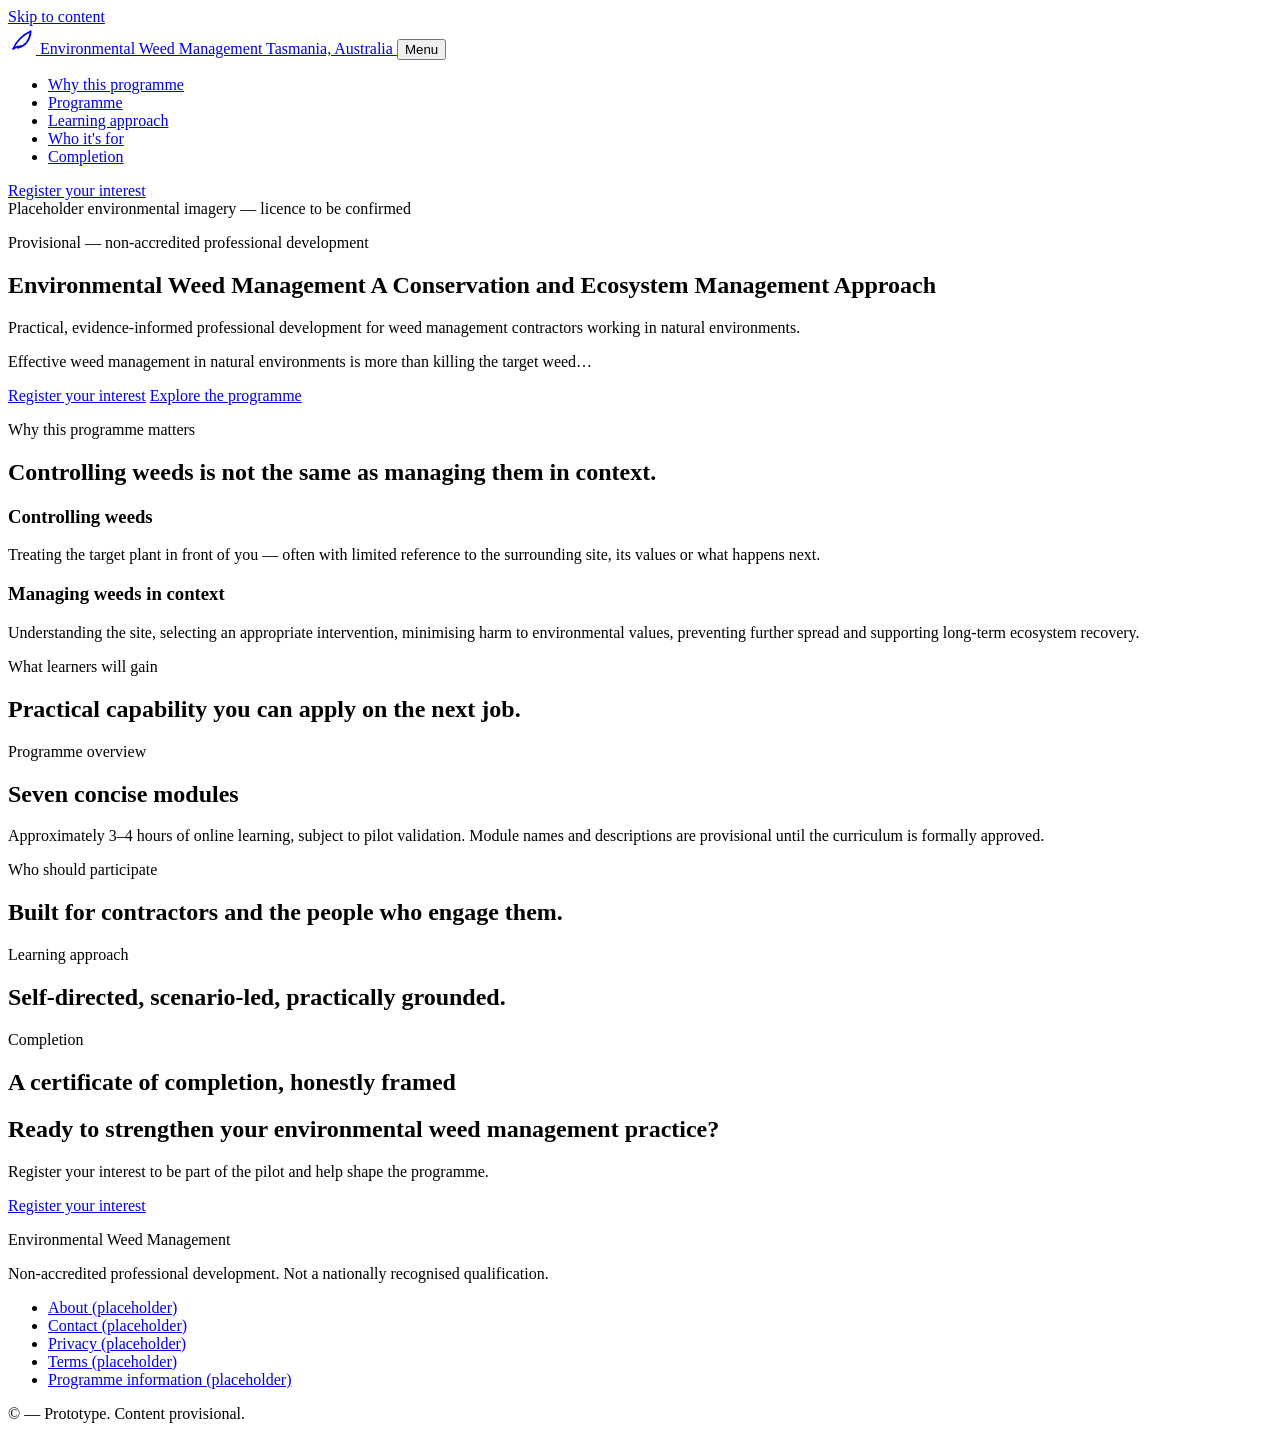
==== index.html @ 4dbb09dc "Create index.html for Environmental Weed Management This HTML file serves as the main structure for " ====
<!doctype html>
<html lang="en-AU">
  <head>
    <meta charset="utf-8" />
    <meta name="viewport" content="width=device-width, initial-scale=1" />
    <title>Environmental Weed Management — Professional Development for Contractors</title>
    <meta
      name="description"
      content="Non-accredited professional development for weed management contractors in Tasmania: ecological context, environmental risk, hygiene, restoration and follow-up."
    />
    <meta name="theme-color" content="#1f3a2e" />
    <link rel="stylesheet" href="css/tokens.css" />
    <link rel="stylesheet" href="css/base.css" />
    <link rel="stylesheet" href="css/components.css" />
    <link rel="stylesheet" href="css/pages/landing.css" />
    <script type="module" src="js/landing.js" defer></script>
  </head>
  <body>
    <a class="skip-link" href="#main">Skip to content</a>

    <header class="site-header" role="banner">
      <div class="container header-inner">
        <a class="brand" href="index.html" aria-label="Environmental Weed Management home">
          <span class="brand-mark" aria-hidden="true">
            <svg viewBox="0 0 32 32" width="28" height="28" role="img" aria-hidden="true" focusable="false">
              <path d="M6 26c4-9 9-15 20-20-1 11-7 17-15 19" fill="none" stroke="currentColor" stroke-width="2" stroke-linecap="round" stroke-linejoin="round"/>
              <path d="M6 26c3-2 6-3 9-3" fill="none" stroke="currentColor" stroke-width="2" stroke-linecap="round"/>
            </svg>
          </span>
          <span class="brand-text">
            <span class="brand-title" data-bind="programme-title">Environmental Weed Management</span>
            <span class="brand-sub" data-bind="programme-location">Tasmania, Australia</span>
          </span>
        </a>

        <button class="nav-toggle" type="button" aria-expanded="false" aria-controls="primary-nav">
          <span class="nav-toggle-label">Menu</span>
        </button>

        <nav id="primary-nav" class="primary-nav" aria-label="Primary">
          <ul>
            <li><a href="#why">Why this programme</a></li>
            <li><a href="#programme">Programme</a></li>
            <li><a href="#approach">Learning approach</a></li>
            <li><a href="#who">Who it's for</a></li>
            <li><a href="#completion">Completion</a></li>
          </ul>
          <a class="btn btn-primary btn-sm" href="register.html" data-bind-href="cta-primary">Register your interest</a>
        </nav>
      </div>
    </header>

    <main id="main">
      <!-- HERO -->
      <section class="hero" aria-labelledby="hero-title">
        <div class="hero-media" aria-hidden="true">
          <!-- Placeholder environmental image — licence to be confirmed before public deployment. -->
          <div class="hero-image-placeholder">
            <span>Placeholder environmental imagery — licence to be confirmed</span>
          </div>
        </div>
        <div class="container hero-inner">
          <p class="eyebrow" data-bind="programme-status">Provisional — non-accredited professional development</p>
          <h1 id="hero-title">
            <span data-bind="programme-title">Environmental Weed Management</span>
            <span class="hero-subtitle" data-bind="programme-subtitle">A Conservation and Ecosystem Management Approach</span>
          </h1>
          <p class="hero-value" data-bind="programme-valueLine">
            Practical, evidence-informed professional development for weed management contractors working in natural environments.
          </p>
          <p class="hero-desc" data-bind="programme-description">
            Effective weed management in natural environments is more than killing the target weed…
          </p>
          <div class="hero-ctas">
            <a class="btn btn-primary" href="register.html" data-bind-href="cta-primary" data-bind-label="cta-primary">Register your interest</a>
            <a class="btn btn-ghost" href="#programme" data-bind-href="cta-secondary" data-bind-label="cta-secondary">Explore the programme</a>
          </div>
        </div>
      </section>

      <!-- WHY -->
      <section id="why" class="section section-alt" aria-labelledby="why-title">
        <div class="container">
          <header class="section-head">
            <p class="eyebrow">Why this programme matters</p>
            <h2 id="why-title">Controlling weeds is not the same as managing them in context.</h2>
          </header>
          <div class="contrast-grid">
            <article class="contrast-card contrast-card--muted">
              <h3>Controlling weeds</h3>
              <p>Treating the target plant in front of you — often with limited reference to the surrounding site, its values or what happens next.</p>
            </article>
            <article class="contrast-card contrast-card--accent">
              <h3>Managing weeds in context</h3>
              <p>Understanding the site, selecting an appropriate intervention, minimising harm to environmental values, preventing further spread and supporting long-term ecosystem recovery.</p>
            </article>
          </div>
        </div>
      </section>

      <!-- GAINS -->
      <section id="gains" class="section" aria-labelledby="gains-title">
        <div class="container">
          <header class="section-head">
            <p class="eyebrow">What learners will gain</p>
            <h2 id="gains-title">Practical capability you can apply on the next job.</h2>
          </header>
          <ul class="card-grid" id="gains-grid" aria-label="Programme learning gains">
            <!-- populated by js/landing.js -->
          </ul>
        </div>
      </section>

      <!-- PROGRAMME -->
      <section id="programme" class="section section-alt" aria-labelledby="programme-title">
        <div class="container">
          <header class="section-head">
            <p class="eyebrow">Programme overview</p>
            <h2 id="programme-title">Seven concise modules</h2>
            <p class="section-lede">
              Approximately 3–4 hours of online learning, subject to pilot validation. Module names and descriptions are
              provisional until the curriculum is formally approved.
            </p>
          </header>
          <ol class="module-grid" id="module-grid" aria-label="Provisional module list">
            <!-- populated by js/landing.js -->
          </ol>
        </div>
      </section>

      <!-- WHO -->
      <section id="who" class="section" aria-labelledby="who-title">
        <div class="container">
          <header class="section-head">
            <p class="eyebrow">Who should participate</p>
            <h2 id="who-title">Built for contractors and the people who engage them.</h2>
          </header>
          <ul class="audience-list" id="audience-list" aria-label="Intended audience">
            <!-- populated by js/landing.js -->
          </ul>
        </div>
      </section>

      <!-- APPROACH -->
      <section id="approach" class="section section-alt" aria-labelledby="approach-title">
        <div class="container">
          <header class="section-head">
            <p class="eyebrow">Learning approach</p>
            <h2 id="approach-title">Self-directed, scenario-led, practically grounded.</h2>
          </header>
          <ol class="step-grid" id="approach-grid" aria-label="Learning approach steps">
            <!-- populated by js/landing.js -->
          </ol>
        </div>
      </section>

      <!-- COMPLETION -->
      <section id="completion" class="section" aria-labelledby="completion-title">
        <div class="container completion-block">
          <header class="section-head">
            <p class="eyebrow">Completion</p>
            <h2 id="completion-title" data-bind="completion-heading">A certificate of completion, honestly framed</h2>
          </header>
          <p class="completion-body" data-bind="completion-body"></p>
          <p class="callout callout--neutral" role="note" data-bind="completion-disclaimer"></p>
        </div>
      </section>

      <!-- FINAL CTA -->
      <section class="section section-cta" aria-labelledby="cta-title">
        <div class="container cta-block">
          <h2 id="cta-title">Ready to strengthen your environmental weed management practice?</h2>
          <p>Register your interest to be part of the pilot and help shape the programme.</p>
          <a class="btn btn-primary btn-lg" href="register.html">Register your interest</a>
        </div>
      </section>
    </main>

    <footer class="site-footer" role="contentinfo">
      <div class="container footer-inner">
        <div class="footer-brand">
          <p class="footer-title" data-bind="programme-title">Environmental Weed Management</p>
          <p class="footer-note">Non-accredited professional development. Not a nationally recognised qualification.</p>
        </div>
        <nav aria-label="Footer">
          <ul class="footer-links">
            <li><a href="#" aria-disabled="true" tabindex="-1">About (placeholder)</a></li>
            <li><a href="#" aria-disabled="true" tabindex="-1">Contact (placeholder)</a></li>
            <li><a href="#" aria-disabled="true" tabindex="-1">Privacy (placeholder)</a></li>
            <li><a href="#" aria-disabled="true" tabindex="-1">Terms (placeholder)</a></li>
            <li><a href="#" aria-disabled="true" tabindex="-1">Programme information (placeholder)</a></li>
          </ul>
        </nav>
        <p class="footer-copy">© <span id="year"></span> — Prototype. Content provisional.</p>
      </div>
    </footer>
  </body>
</html>
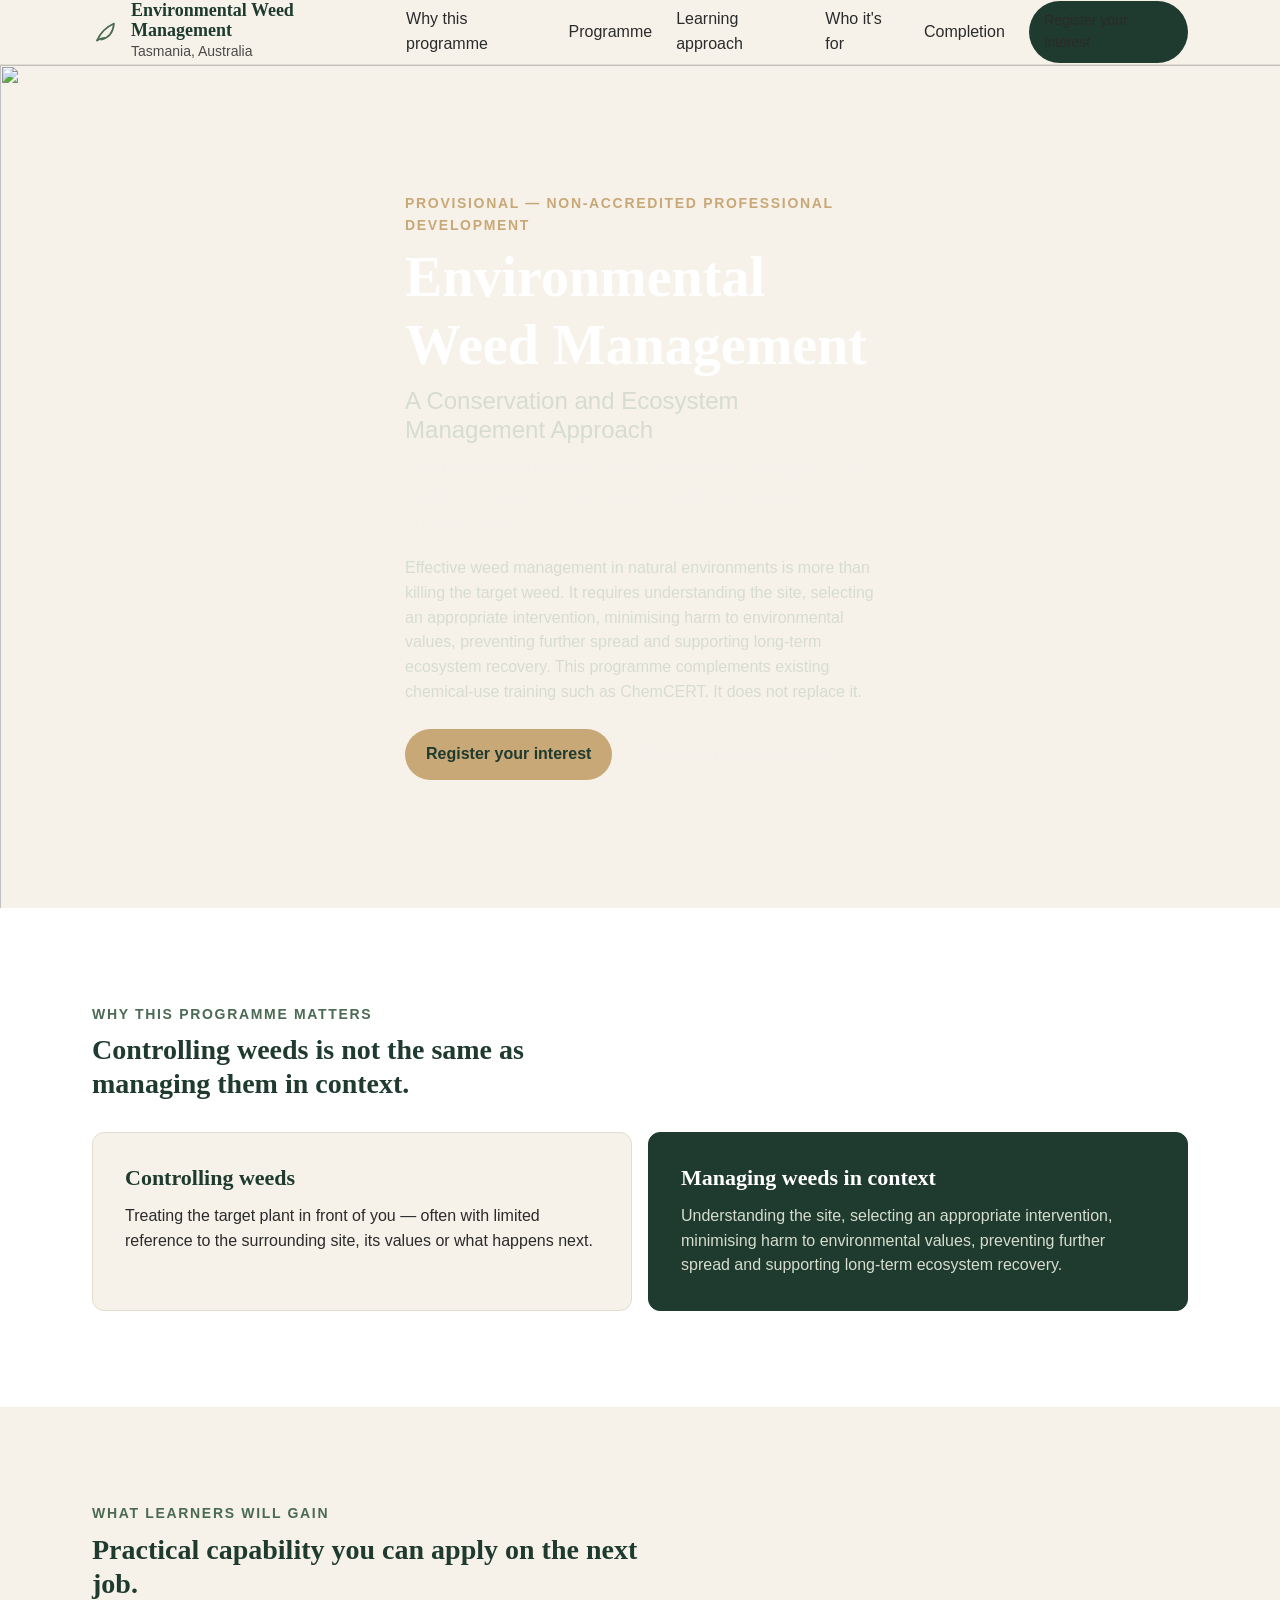
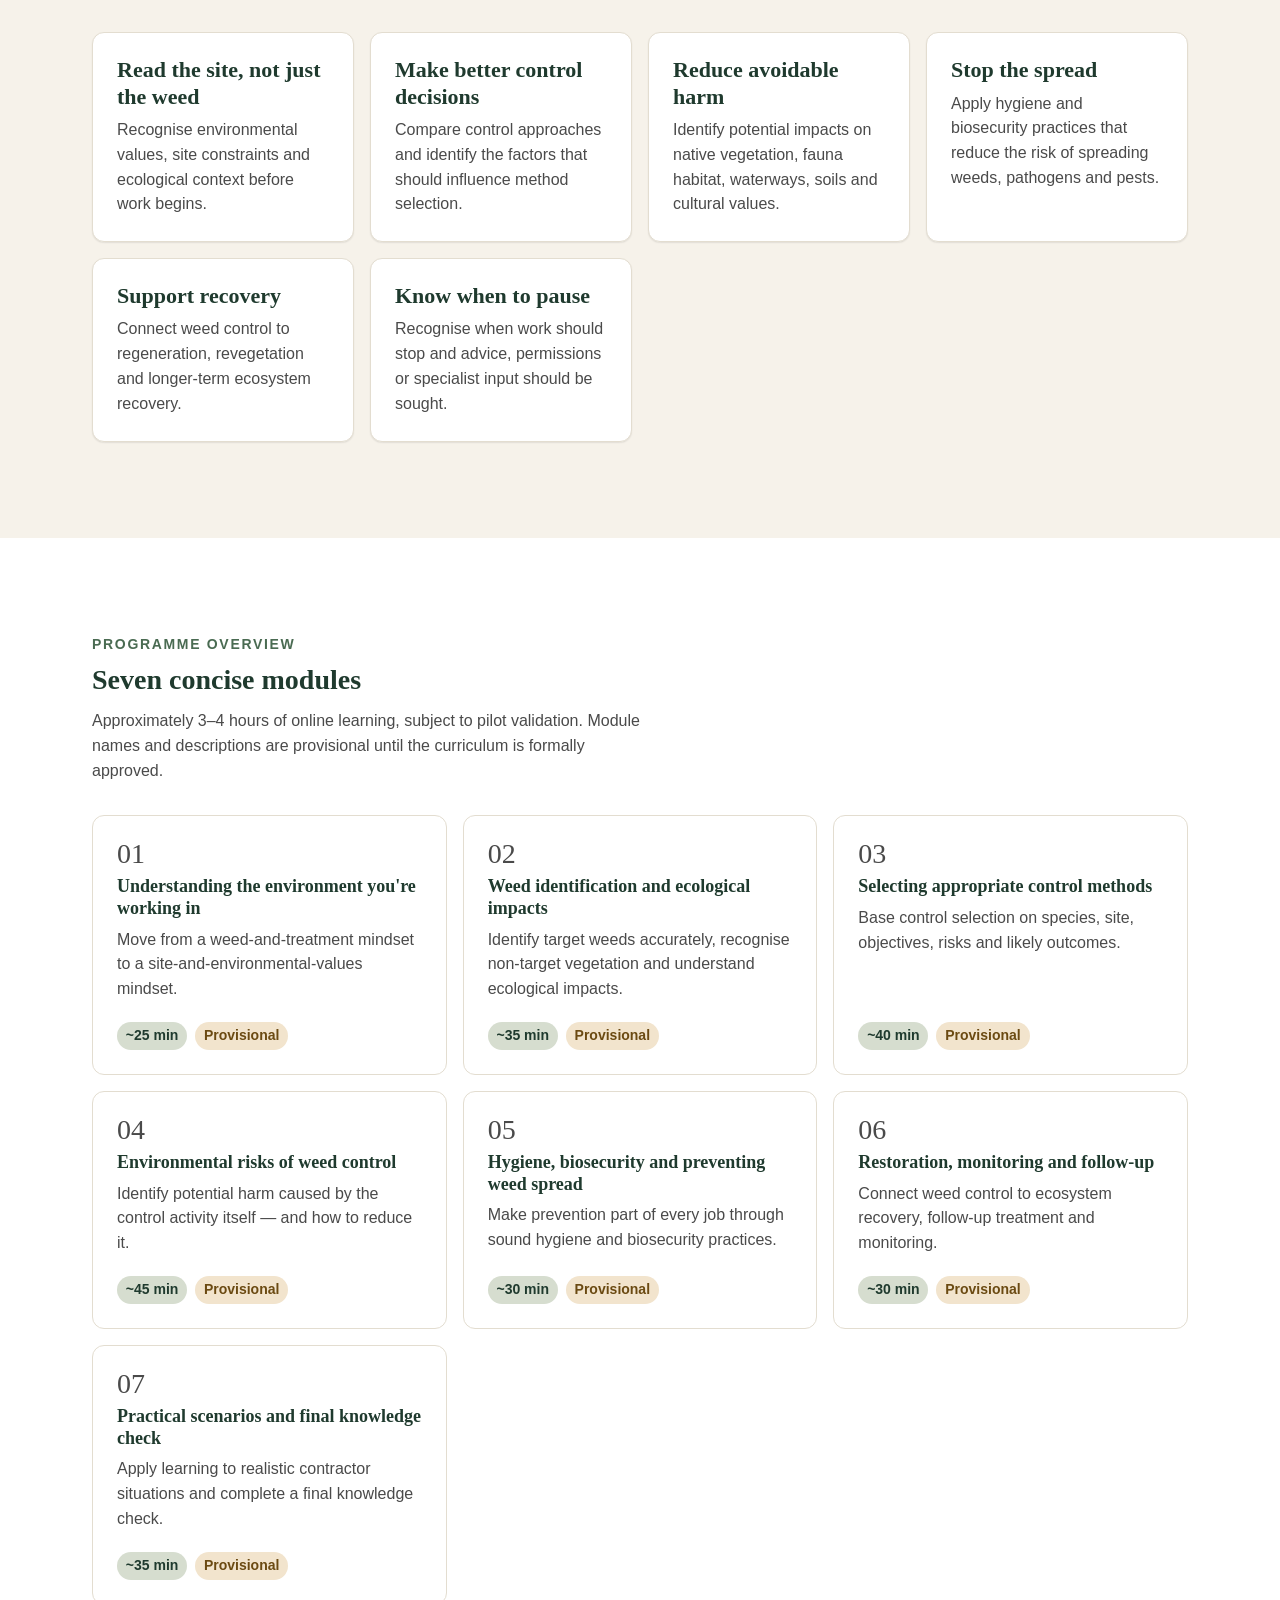
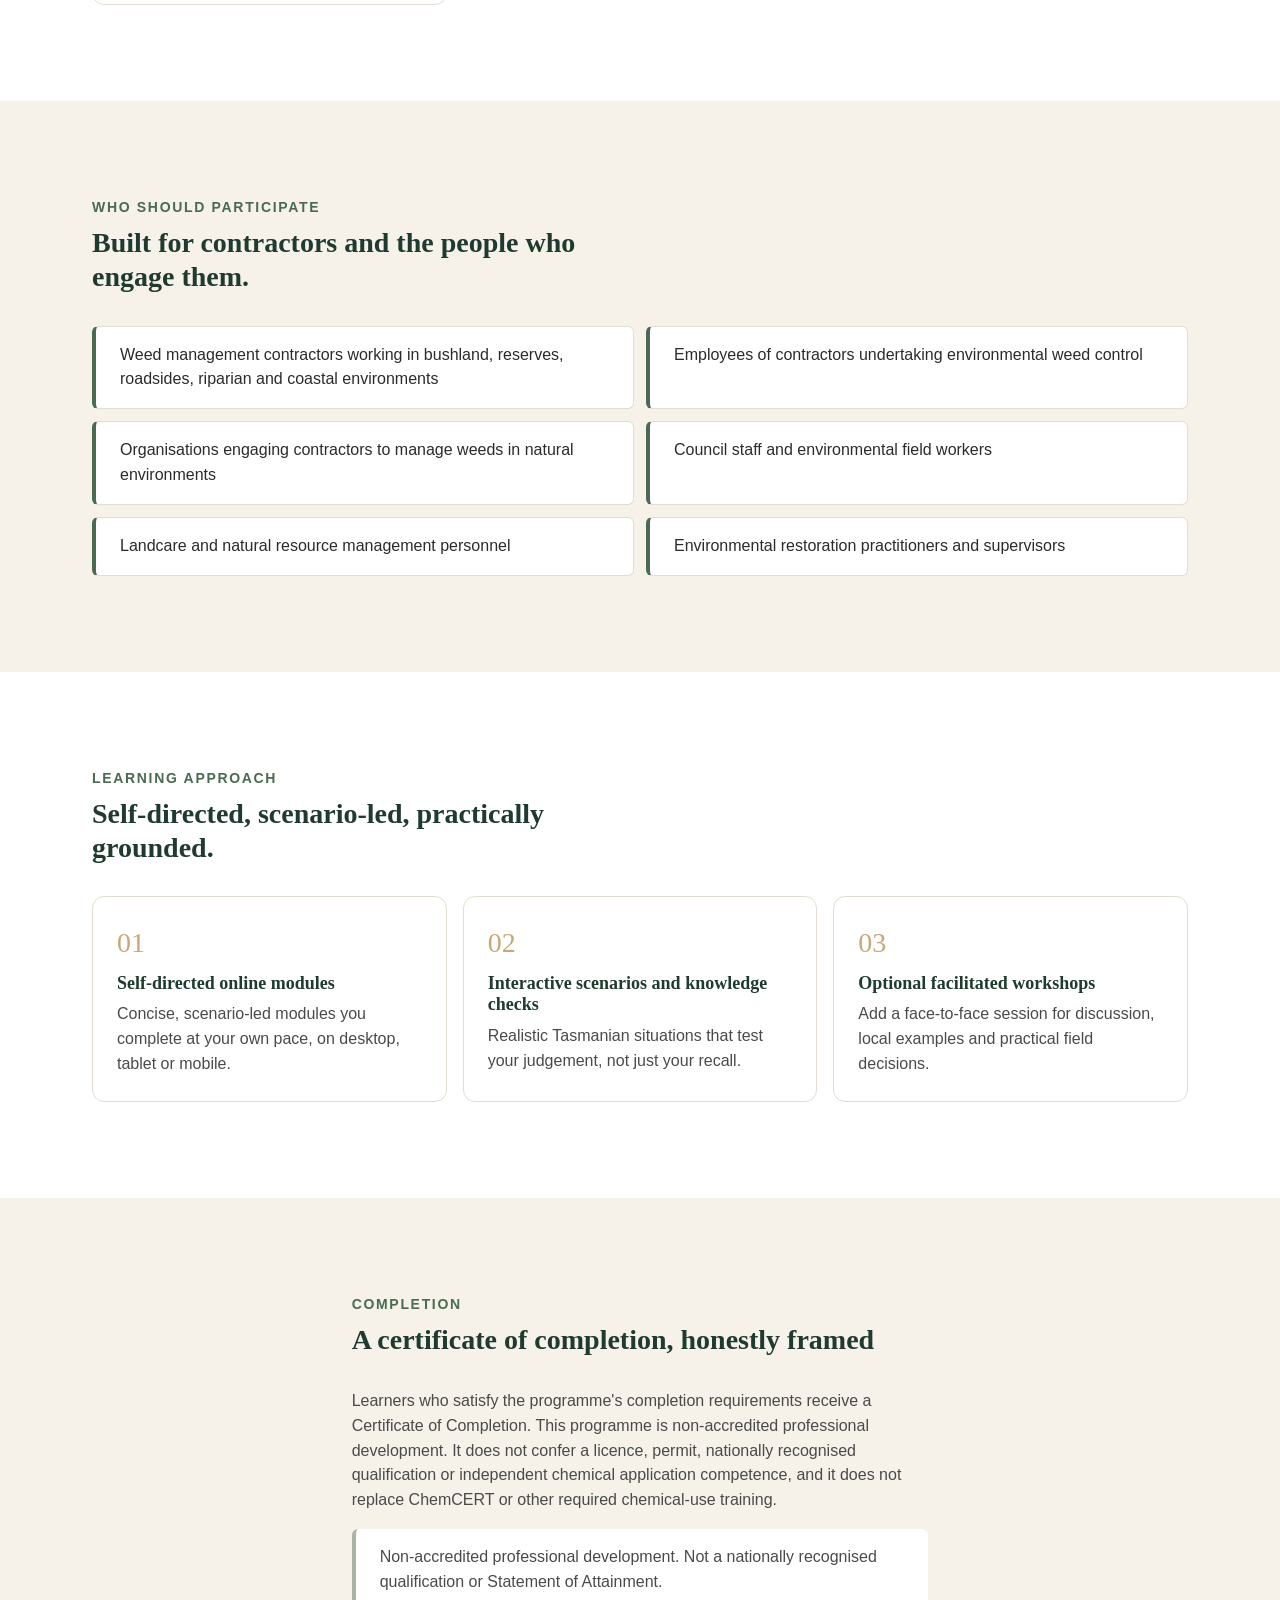
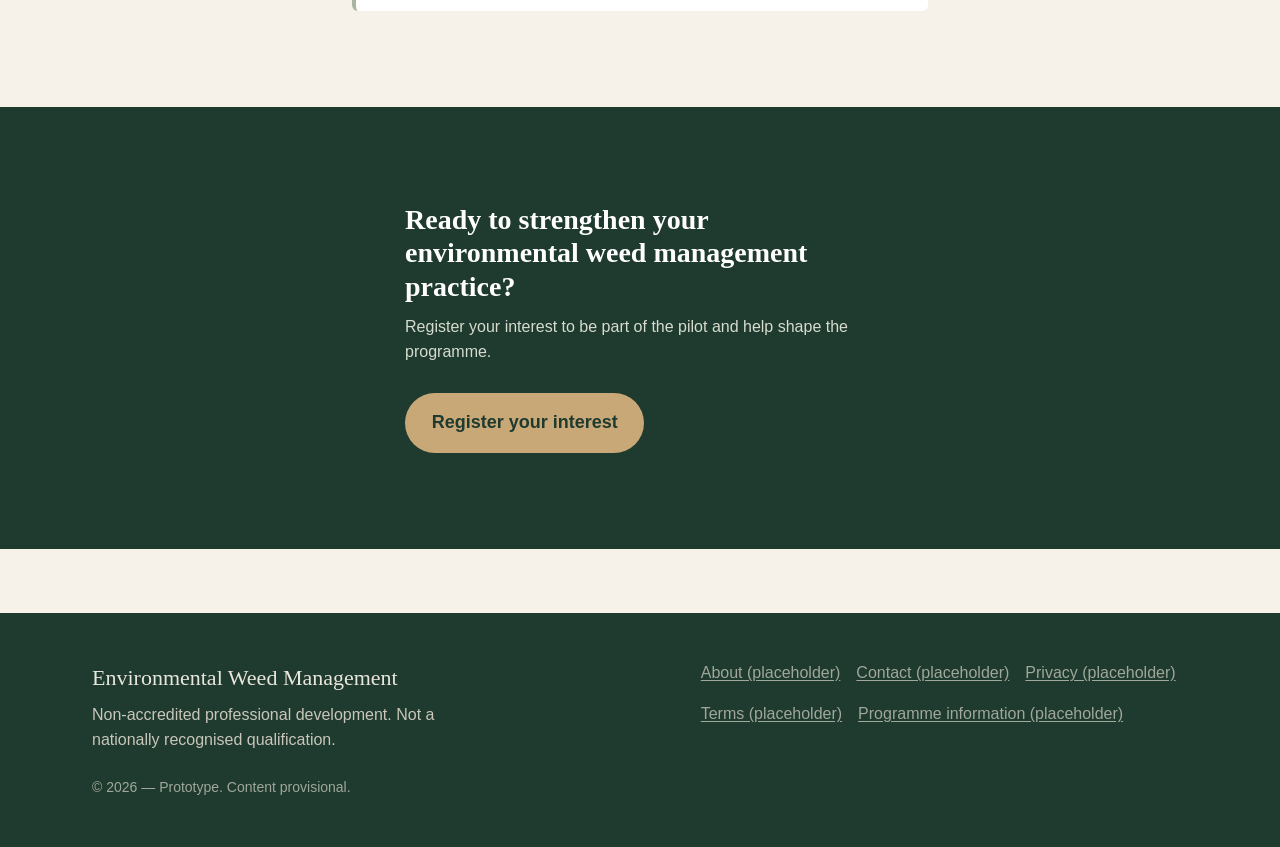
==== commit b71cc3f3: "Update hero section with environmental image Replaced placeholder environmental image with actual im" ====
--- a/index.html
+++ b/index.html
@@ -53,12 +53,17 @@
     <main id="main">
       <!-- HERO -->
       <section class="hero" aria-labelledby="hero-title">
-        <div class="hero-media" aria-hidden="true">
-          <!-- Placeholder environmental image — licence to be confirmed before public deployment. -->
-          <div class="hero-image-placeholder">
-            <span>Placeholder environmental imagery — licence to be confirmed</span>
-          </div>
-        </div>
+<div class="hero-media" aria-hidden="true">
+  <img
+    class="hero-image"
+    src="images/landing/hero-image.jpg"
+    alt=""
+    width="1920"
+    height="1080"
+    loading="eager"
+    decoding="async"
+  />
+</div>
         <div class="container hero-inner">
           <p class="eyebrow" data-bind="programme-status">Provisional — non-accredited professional development</p>
           <h1 id="hero-title">
--- a/css/tokens.css
+++ b/css/tokens.css
@@ -0,0 +1,56 @@
+/* css/tokens.css — design tokens (single source of truth for visual language) */
+:root {
+  /* Colour */
+  --c-forest: #1f3a2e;
+  --c-eucalypt: #4a6b52;
+  --c-sage: #a8b5a0;
+  --c-sage-soft: #d6ddcf;
+  --c-offwhite: #f6f2ea;
+  --c-sandstone: #c9a878;
+  --c-charcoal: #2b2b2b;
+  --c-charcoal-soft: #4a4a4a;
+  --c-white: #ffffff;
+  --c-border: #e3ddd0;
+  --c-focus: #b07d2f;
+
+  /* Type */
+  --font-heading: Georgia, "Times New Roman", "Iowan Old Style", serif;
+  --font-body: -apple-system, BlinkMacSystemFont, "Segoe UI", Roboto, "Helvetica Neue", Arial, sans-serif;
+
+  --fs-300: 0.875rem;
+  --fs-400: 1rem;
+  --fs-500: 1.125rem;
+  --fs-600: 1.375rem;
+  --fs-700: 1.75rem;
+  --fs-800: 2.25rem;
+  --fs-900: clamp(2.25rem, 5vw + 1rem, 3.5rem);
+
+  --lh-tight: 1.2;
+  --lh-normal: 1.55;
+
+  /* Spacing */
+  --sp-1: 0.25rem;
+  --sp-2: 0.5rem;
+  --sp-3: 0.75rem;
+  --sp-4: 1rem;
+  --sp-5: 1.5rem;
+  --sp-6: 2rem;
+  --sp-7: 3rem;
+  --sp-8: 4rem;
+  --sp-9: 6rem;
+
+  /* Layout */
+  --container: 1160px;
+  --container-pad: clamp(1rem, 4vw, 2rem);
+
+  /* Radius / shadow */
+  --radius-sm: 6px;
+  --radius-md: 12px;
+  --radius-lg: 20px;
+  --shadow-1: 0 1px 2px rgba(43, 43, 43, 0.06), 0 1px 1px rgba(43, 43, 43, 0.04);
+  --shadow-2: 0 6px 24px rgba(31, 58, 46, 0.10);
+
+  /* Motion */
+  --ease: cubic-bezier(0.2, 0.6, 0.2, 1);
+  --dur: 220ms;
+}
--- a/css/base.css
+++ b/css/base.css
@@ -0,0 +1,77 @@
+/* css/base.css — reset, typography, layout primitives */
+*,
+*::before,
+*::after { box-sizing: border-box; }
+
+html { -webkit-text-size-adjust: 100%; scroll-behavior: smooth; }
+
+body {
+  margin: 0;
+  font-family: var(--font-body);
+  font-size: var(--fs-400);
+  line-height: var(--lh-normal);
+  color: var(--c-charcoal);
+  background: var(--c-offwhite);
+  -webkit-font-smoothing: antialiased;
+}
+
+img, svg { max-width: 100%; display: block; }
+a { color: var(--c-forest); text-underline-offset: 2px; }
+a:hover { color: var(--c-eucalypt); }
+
+h1, h2, h3, h4 {
+  font-family: var(--font-heading);
+  line-height: var(--lh-tight);
+  color: var(--c-forest);
+  margin: 0 0 var(--sp-3);
+  font-weight: 700;
+}
+h1 { font-size: var(--fs-900); }
+h2 { font-size: var(--fs-700); }
+h3 { font-size: var(--fs-600); }
+
+p { margin: 0 0 var(--sp-4); }
+ul, ol { margin: 0; padding: 0; list-style: none; }
+
+.container {
+  width: 100%;
+  max-width: var(--container);
+  margin-inline: auto;
+  padding-inline: var(--container-pad);
+}
+
+.section { padding-block: clamp(3rem, 8vw, 6rem); }
+.section-alt { background: var(--c-white); }
+.section-head { max-width: 62ch; margin-bottom: var(--sp-6); }
+.section-lede { color: var(--c-charcoal-soft); }
+
+.eyebrow {
+  text-transform: uppercase;
+  letter-spacing: 0.12em;
+  font-size: var(--fs-300);
+  font-weight: 700;
+  color: var(--c-eucalypt);
+  margin-bottom: var(--sp-2);
+}
+
+.skip-link {
+  position: absolute; left: -9999px; top: auto;
+  background: var(--c-forest); color: var(--c-white);
+  padding: var(--sp-2) var(--sp-4); border-radius: var(--radius-sm);
+  z-index: 100;
+}
+.skip-link:focus { left: var(--sp-4); top: var(--sp-4); }
+
+:focus-visible {
+  outline: 3px solid var(--c-focus);
+  outline-offset: 2px;
+  border-radius: 2px;
+}
+
+@media (prefers-reduced-motion: reduce) {
+  html { scroll-behavior: auto; }
+  *, *::before, *::after {
+    animation-duration: 0.001ms !important;
+    transition-duration: 0.001ms !important;
+  }
+}
--- a/css/components.css
+++ b/css/components.css
@@ -0,0 +1,111 @@
+/* css/components.css — shared UI components */
+
+/* Buttons */
+.btn {
+  display: inline-flex; align-items: center; justify-content: center;
+  gap: var(--sp-2);
+  padding: 0.75rem 1.25rem;
+  border-radius: 999px;
+  font-weight: 600;
+  font-size: var(--fs-400);
+  text-decoration: none;
+  border: 1px solid transparent;
+  transition: background var(--dur) var(--ease), color var(--dur) var(--ease), transform var(--dur) var(--ease);
+  cursor: pointer;
+}
+.btn-sm { padding: 0.5rem 0.9rem; font-size: var(--fs-300); }
+.btn-lg { padding: 0.95rem 1.6rem; font-size: var(--fs-500); }
+
+.btn-primary { background: var(--c-forest); color: var(--c-white); }
+.btn-primary:hover { background: var(--c-eucalypt); color: var(--c-white); }
+
+.btn-ghost {
+  background: transparent; color: var(--c-forest);
+  border-color: var(--c-sage);
+}
+.btn-ghost:hover { background: var(--c-sage-soft); color: var(--c-forest); }
+
+/* Header */
+.site-header {
+  position: sticky; top: 0; z-index: 50;
+  background: rgba(246, 242, 234, 0.92);
+  backdrop-filter: blur(8px);
+  border-bottom: 1px solid var(--c-border);
+}
+.header-inner {
+  display: flex; align-items: center; justify-content: space-between;
+  min-height: 64px; gap: var(--sp-4);
+}
+.brand { display: flex; align-items: center; gap: var(--sp-3); text-decoration: none; color: var(--c-forest); }
+.brand-mark { color: var(--c-eucalypt); display: inline-flex; }
+.brand-title { display: block; font-family: var(--font-heading); font-weight: 700; font-size: var(--fs-500); line-height: 1.1; }
+.brand-sub { display: block; font-size: var(--fs-300); color: var(--c-charcoal-soft); }
+
+.primary-nav ul { display: none; gap: var(--sp-5); }
+.primary-nav a { text-decoration: none; color: var(--c-charcoal); font-weight: 500; }
+.primary-nav a:hover { color: var(--c-forest); }
+
+.nav-toggle {
+  background: transparent; border: 1px solid var(--c-sage);
+  padding: 0.4rem 0.8rem; border-radius: var(--radius-sm);
+  font: inherit; color: var(--c-forest); cursor: pointer;
+}
+
+.primary-nav.is-open { display: block; position: absolute; left: 0; right: 0; top: 64px;
+  background: var(--c-offwhite); border-bottom: 1px solid var(--c-border); padding: var(--sp-4); }
+.primary-nav.is-open ul { display: flex; flex-direction: column; gap: var(--sp-3); }
+.primary-nav.is-open .btn { margin-top: var(--sp-3); }
+
+@media (min-width: 900px) {
+  .nav-toggle { display: none; }
+  .primary-nav { display: flex; align-items: center; gap: var(--sp-5); }
+  .primary-nav ul { display: flex; align-items: center; }
+}
+
+/* Cards */
+.card-grid {
+  display: grid; gap: var(--sp-4);
+  grid-template-columns: repeat(auto-fit, minmax(240px, 1fr));
+}
+.card {
+  background: var(--c-white);
+  border: 1px solid var(--c-border);
+  border-radius: var(--radius-md);
+  padding: var(--sp-5);
+  box-shadow: var(--shadow-1);
+  transition: transform var(--dur) var(--ease), box-shadow var(--dur) var(--ease);
+}
+.card:hover { transform: translateY(-2px); box-shadow: var(--shadow-2); }
+.card h3 { margin-bottom: var(--sp-2); }
+.card p { margin: 0; color: var(--c-charcoal-soft); }
+
+/* Callout */
+.callout {
+  border-left: 4px solid var(--c-sandstone);
+  background: var(--c-offwhite);
+  padding: var(--sp-4) var(--sp-5);
+  border-radius: var(--radius-sm);
+  color: var(--c-charcoal-soft);
+  margin: var(--sp-4) 0 0;
+}
+.callout--neutral { border-left-color: var(--c-sage); background: var(--c-white); }
+
+/* Footer */
+.site-footer {
+  background: var(--c-forest); color: #e9e6dc;
+  padding-block: var(--sp-7);
+  margin-top: var(--sp-8);
+}
+.site-footer a { color: #e9e6dc; }
+.site-footer a:hover { color: var(--c-white); }
+.footer-inner { display: grid; gap: var(--sp-5); }
+.footer-title { font-family: var(--font-heading); font-size: var(--fs-600); margin: 0 0 var(--sp-2); }
+.footer-note { color: #c9c6ba; margin: 0; max-width: 46ch; }
+.footer-links { display: flex; flex-wrap: wrap; gap: var(--sp-4); }
+.footer-links a[aria-disabled="true"] { color: #9fa89a; cursor: default; }
+.footer-copy { color: #9fa89a; font-size: var(--fs-300); margin: 0; }
+
+@media (min-width: 800px) {
+  .footer-inner { grid-template-columns: 1.2fr 1fr; align-items: start; }
+  .footer-copy { grid-column: 1 / -1; }
+}
--- a/css/pages/landing.css
+++ b/css/pages/landing.css
@@ -0,0 +1,114 @@
+/* css/pages/landing.css — landing page layout */
+
+/* Hero */
+.hero { position: relative; overflow: hidden; }
+.hero-media {
+  position: absolute; inset: 0; z-index: -1;
+}
+.hero-image-placeholder {
+  width: 100%; height: 100%;
+  display: flex; align-items: center; justify-content: center;
+  background:
+    radial-gradient(120% 80% at 20% 10%, rgba(74,107,82,0.35), transparent 60%),
+    radial-gradient(120% 80% at 90% 90%, rgba(31,58,46,0.55), transparent 60%),
+    linear-gradient(180deg, #2a4a3a 0%, #1f3a2e 100%);
+  color: #dfe5da;
+  font-size: var(--fs-300);
+  padding: var(--sp-4);
+  text-align: center;
+}
+.hero-image-placeholder span {
+  background: rgba(0,0,0,0.35); padding: var(--sp-2) var(--sp-3); border-radius: var(--radius-sm);
+}
+.hero-inner {
+  position: relative;
+  padding-block: clamp(4rem, 12vw, 8rem);
+  color: #f3f1e9;
+  max-width: 60ch;
+}
+.hero h1 { color: #ffffff; margin-bottom: var(--sp-3); }
+.hero-subtitle {
+  display: block; font-size: clamp(1.05rem, 2.4vw, 1.5rem);
+  font-family: var(--font-body); font-weight: 500; color: #d6ddcf; margin-top: var(--sp-2);
+}
+.hero-value { font-size: var(--fs-500); color: #f3f1e9; max-width: 56ch; }
+.hero-desc { color: #d6ddcf; max-width: 60ch; }
+.hero .eyebrow { color: var(--c-sandstone); }
+.hero-ctas { display: flex; flex-wrap: wrap; gap: var(--sp-3); margin-top: var(--sp-5); }
+.hero .btn-primary { background: var(--c-sandstone); color: var(--c-forest); }
+.hero .btn-primary:hover { background: #d9bc8f; color: var(--c-forest); }
+.hero .btn-ghost { color: #f3f1e9; border-color: rgba(243,241,233,0.5); }
+.hero .btn-ghost:hover { background: rgba(243,241,233,0.12); color: #ffffff; }
+
+/* Why — contrast */
+.contrast-grid { display: grid; gap: var(--sp-4); grid-template-columns: 1fr; }
+@media (min-width: 800px) { .contrast-grid { grid-template-columns: 1fr 1fr; } }
+.contrast-card {
+  border-radius: var(--radius-md); padding: var(--sp-6);
+  border: 1px solid var(--c-border);
+}
+.contrast-card--muted { background: var(--c-offwhite); }
+.contrast-card--accent { background: var(--c-forest); color: #f3f1e9; border-color: var(--c-forest); }
+.contrast-card--accent h3 { color: #ffffff; }
+.contrast-card--accent p { color: #d6ddcf; margin: 0; }
+.contrast-card p { margin: 0; }
+
+/* Gains */
+.card-grid .card { min-height: 100%; }
+
+/* Modules */
+.module-grid { display: grid; gap: var(--sp-4); grid-template-columns: 1fr; }
+@media (min-width: 760px) { .module-grid { grid-template-columns: 1fr 1fr; } }
+@media (min-width: 1100px) { .module-grid { grid-template-columns: 1fr 1fr 1fr; } }
+.module-card {
+  background: var(--c-white); border: 1px solid var(--c-border);
+  border-radius: var(--radius-md); padding: var(--sp-5);
+  display: flex; flex-direction: column; gap: var(--sp-2);
+}
+.module-order {
+  font-family: var(--font-heading); font-size: var(--fs-700);
+  color: var(--c-sage); line-height: 1; margin: 0;
+}
+.module-card h3 { font-size: var(--fs-500); margin: 0; }
+.module-card p { margin: 0; color: var(--c-charcoal-soft); }
+.module-meta {
+  display: flex; flex-wrap: wrap; gap: var(--sp-2);
+  margin-top: auto; padding-top: var(--sp-3);
+}
+.badge {
+  font-size: var(--fs-300); padding: 0.2rem 0.55rem; border-radius: 999px;
+  background: var(--c-sage-soft); color: var(--c-forest); font-weight: 600;
+}
+.badge--provisional { background: #f2e4cd; color: #6b4a12; }
+
+/* Audience */
+.audience-list { display: grid; gap: var(--sp-3); grid-template-columns: 1fr; }
+@media (min-width: 760px) { .audience-list { grid-template-columns: 1fr 1fr; } }
+.audience-list li {
+  background: var(--c-white); border: 1px solid var(--c-border);
+  border-left: 4px solid var(--c-eucalypt);
+  padding: var(--sp-4) var(--sp-5); border-radius: var(--radius-sm);
+}
+
+/* Approach steps */
+.step-grid { display: grid; gap: var(--sp-4); grid-template-columns: 1fr; counter-reset: step; }
+@media (min-width: 800px) { .step-grid { grid-template-columns: repeat(3, 1fr); } }
+.step {
+  background: var(--c-white); border: 1px solid var(--c-border);
+  border-radius: var(--radius-md); padding: var(--sp-5);
+}
+.step .step-num { font-family: var(--font-heading); font-size: var(--fs-700); color: var(--c-sandstone); }
+.step h3 { font-size: var(--fs-500); margin: var(--sp-2) 0; }
+.step p { margin: 0; color: var(--c-charcoal-soft); }
+
+/* Completion */
+.completion-block { max-width: 72ch; }
+.completion-body { color: var(--c-charcoal-soft); }
+
+/* Final CTA */
+.section-cta { background: var(--c-forest); color: #f3f1e9; }
+.section-cta h2 { color: #ffffff; }
+.section-cta p { color: #d6ddcf; }
+.cta-block { max-width: 60ch; }
+.cta-block .btn-primary { background: var(--c-sandstone); color: var(--c-forest); margin-top: var(--sp-3); }
+.cta-block .btn-primary:hover { background: #d9bc8f; color: var(--c-forest); }
